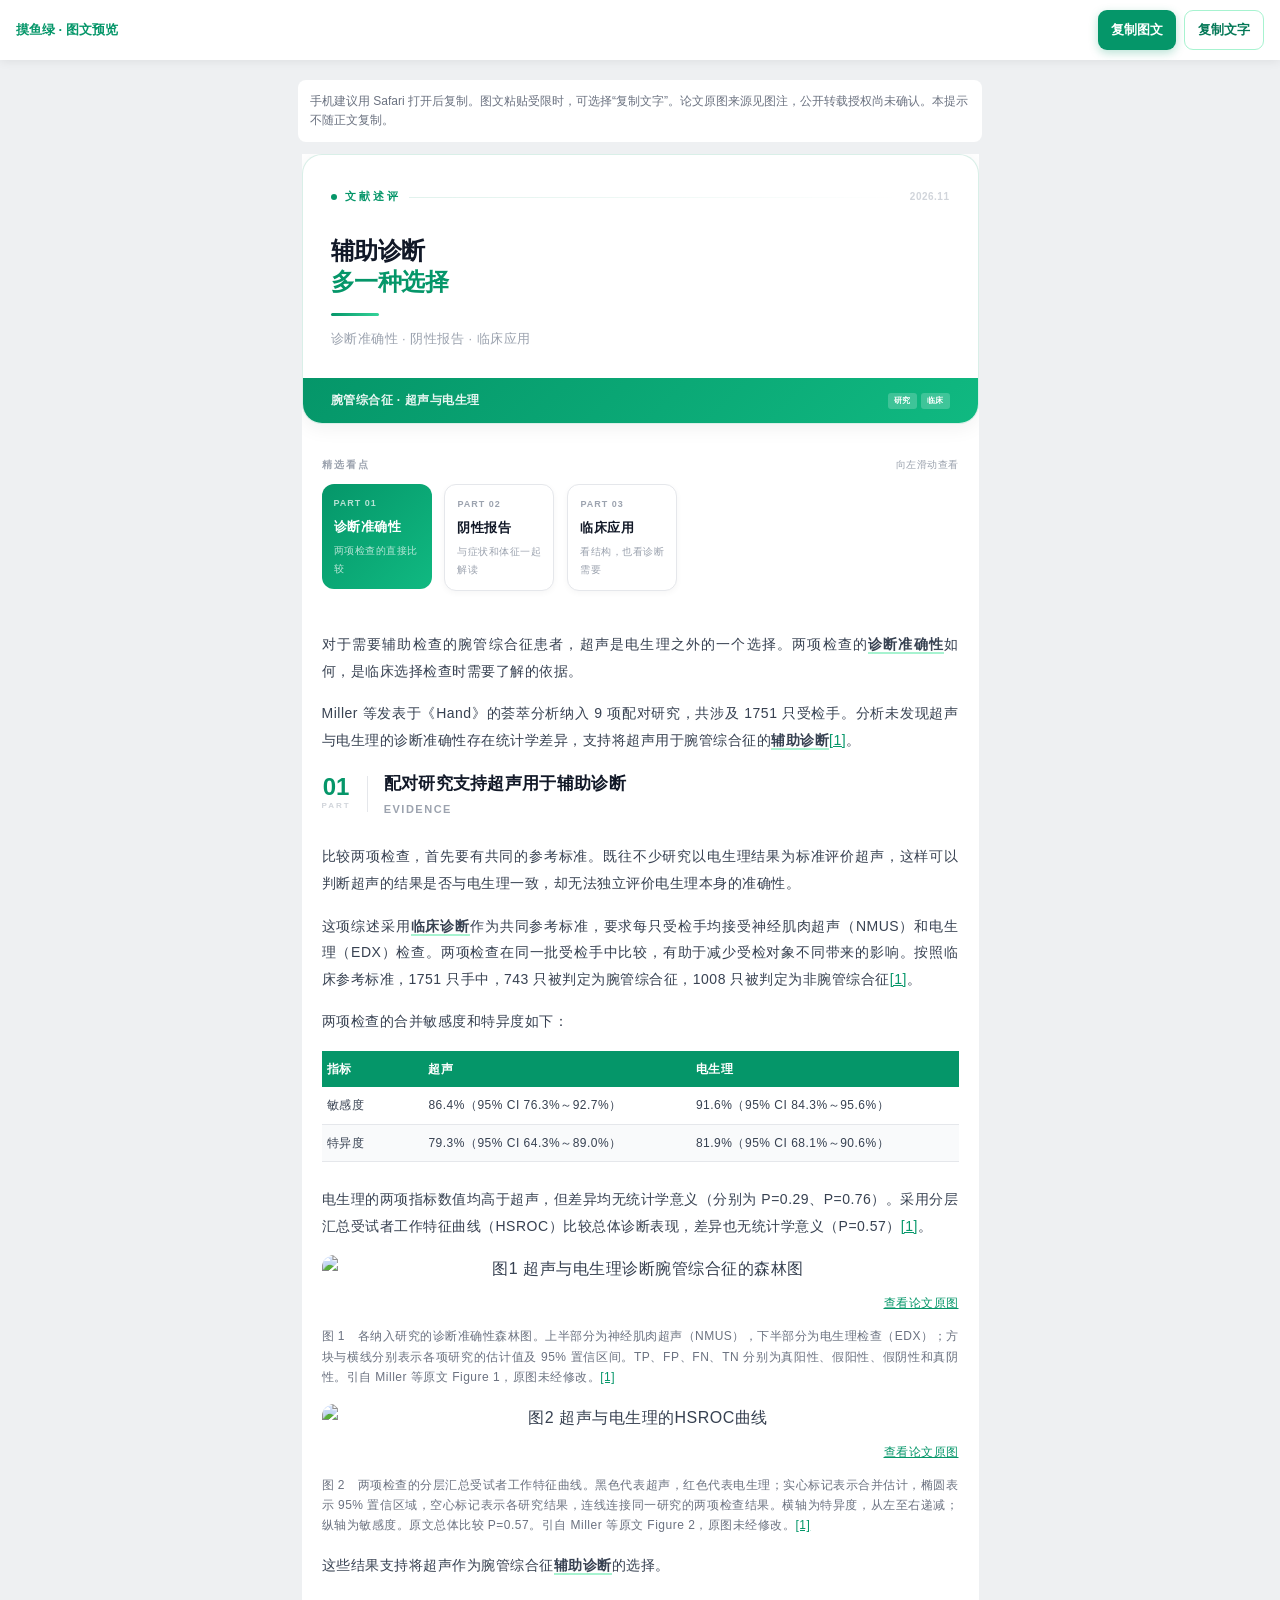
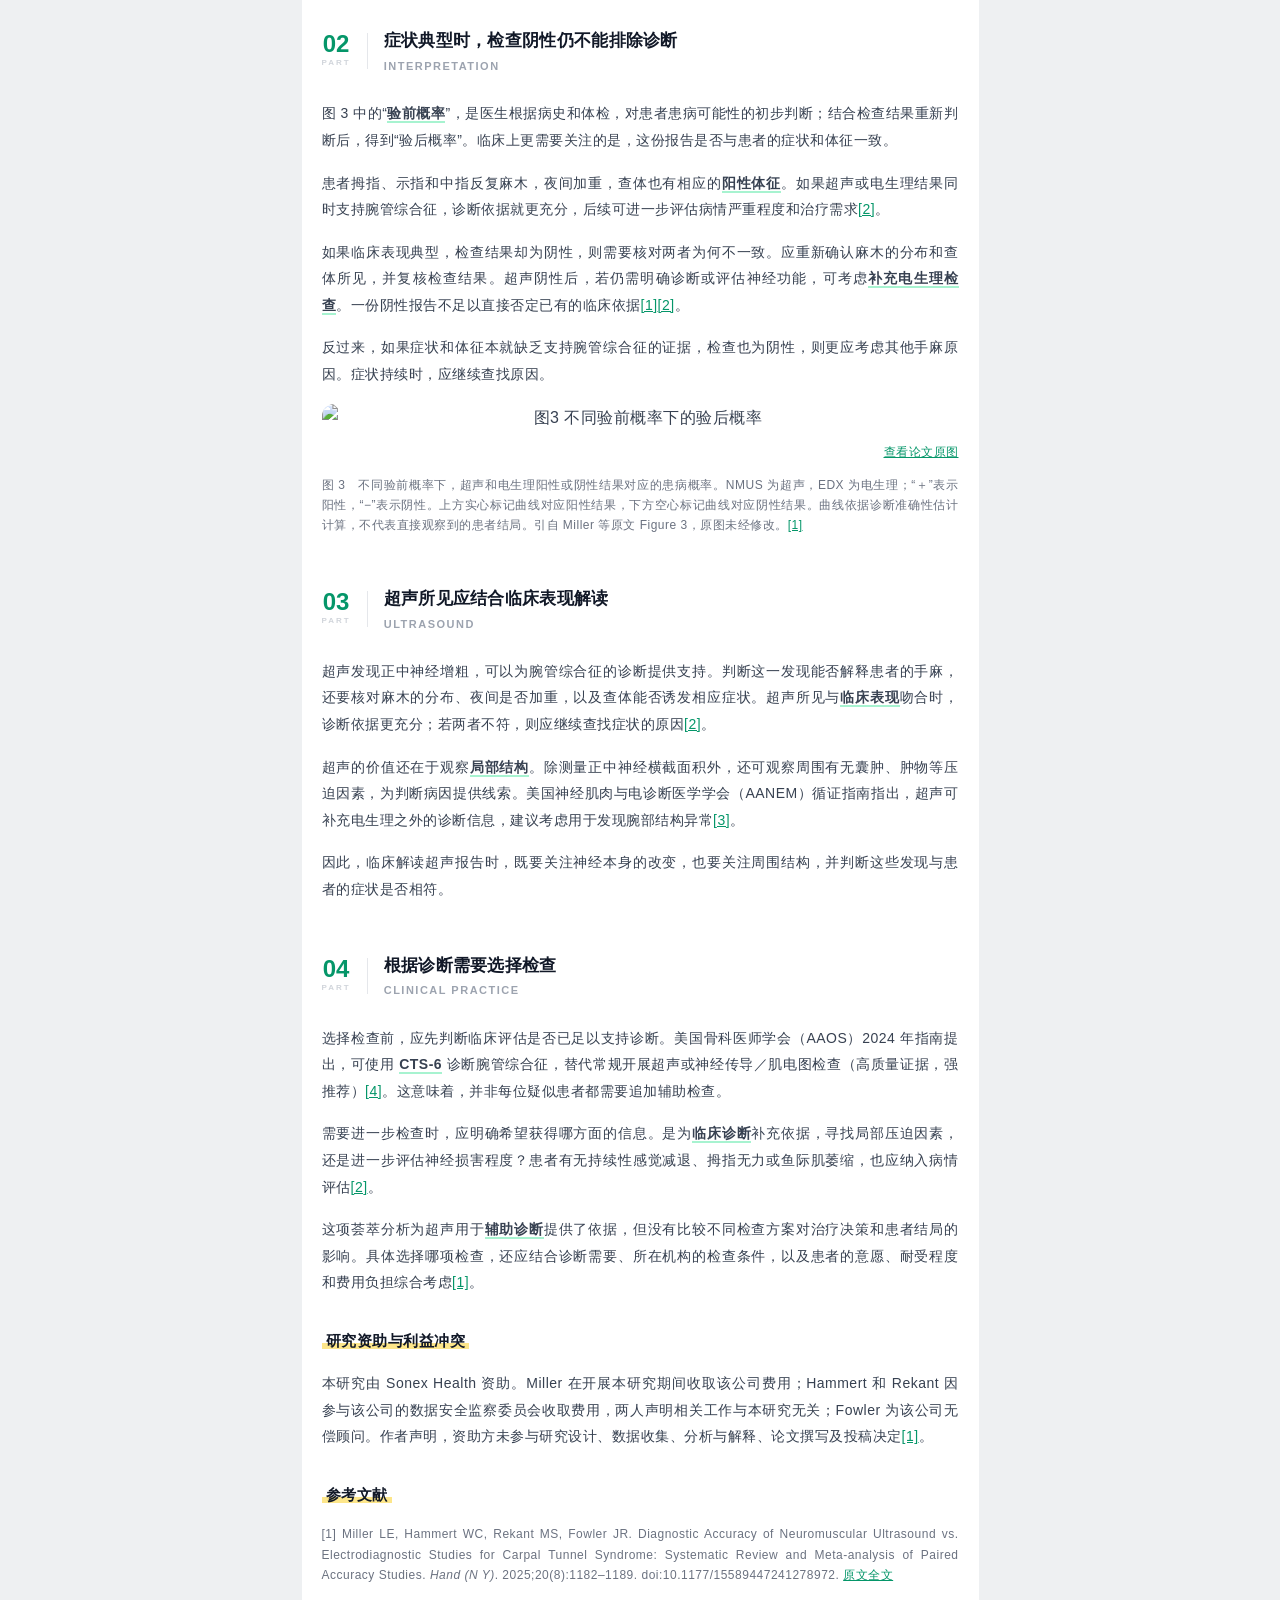
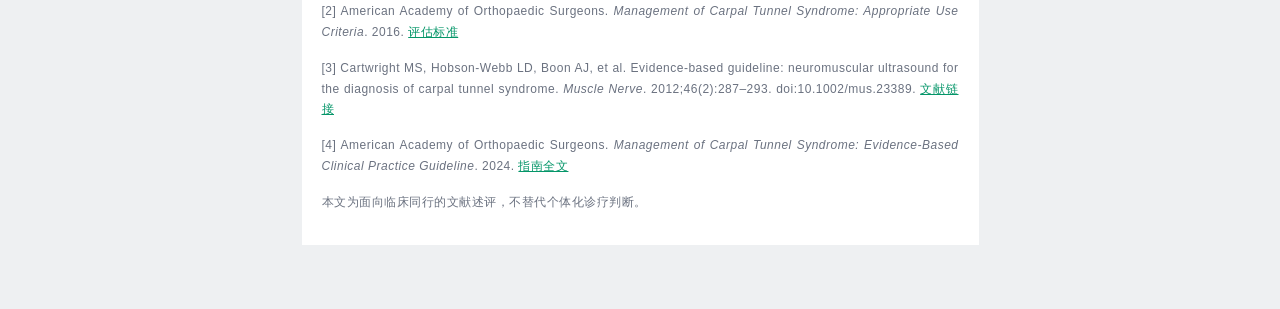
==== index.html @ e98a1bb7 "发布腕管综合征图文预览（摸鱼绿）" ====
<!DOCTYPE html>
<html lang="zh-CN">
<head>
<meta charset="UTF-8">
<meta name="viewport" content="width=device-width, initial-scale=1">
<title>超声诊断腕管综合征，准确性与电生理相当吗？｜摸鱼绿图文版</title>
<style>
  body{margin:0;background:#eef0f2;font-family:-apple-system,BlinkMacSystemFont,'PingFang SC','Hiragino Sans GB','Microsoft YaHei',sans-serif;-webkit-text-size-adjust:100%;}
  .gzh-toolbar{position:fixed;top:0;left:0;right:0;height:54px;background:#ffffff;box-shadow:0 1px 10px rgba(0,0,0,.08);display:flex;align-items:center;justify-content:space-between;padding:0 16px;z-index:99;}
  .gzh-hint{font-size:13px;color:#6b7280;line-height:1.4;}
  .gzh-hint b{color:#111827;}
  .gzh-copy{background:#059669;color:#fff;border:0;border-radius:9px;padding:10px 20px;font-size:14px;font-weight:700;cursor:pointer;box-shadow:0 3px 10px rgba(5,150,105,.28);white-space:nowrap;transition:transform .08s,background .15s;}
  .gzh-copy:hover{background:#047857;}
  .gzh-copy:active{transform:translateY(1px);}
  .gzh-toast{position:fixed;top:66px;left:50%;transform:translateX(-50%);background:#111827;color:#fff;padding:11px 20px;border-radius:10px;font-size:14px;font-weight:600;opacity:0;pointer-events:none;transition:opacity .25s;z-index:100;box-shadow:0 6px 20px rgba(0,0,0,.25);max-width:88vw;text-align:center;}
  .gzh-toast.show{opacity:1;}
  .gzh-stage{max-width:700px;margin:78px auto 64px;padding:0 8px;}
  @media(max-width:520px){.gzh-hint{max-width:150px;}}
</style>
<meta name="robots" content="noindex,nofollow">
<meta name="description" content="腕管综合征文献述评，摸鱼绿图文排版预览，支持手机阅读与复制。">
<link rel="stylesheet" href="./mobile.css">
</head>
<body>
<div class="gzh-toolbar">
  <span class="gzh-hint">摸鱼绿 · 图文预览</span>
  <div class="copy-actions">
    <button class="gzh-copy" id="gzhCopyBtn" type="button" onclick="copyArticle()">复制图文</button>
    <button class="plain-copy" id="gzhPlainBtn" type="button" onclick="copyPlainText()">复制文字</button>
  </div>
</div>
<div class="gzh-toast" id="gzhToast"></div>
<div class="gzh-stage">
  <p style="font-size:12px;line-height:1.6;color:#6B7280;margin:0 0 12px;padding:12px;background:#fff;border-radius:8px;">手机建议用 Safari 打开后复制。图文粘贴受限时，可选择“复制文字”。论文原图来源见图注，公开转载授权尚未确认。本提示不随正文复制。</p>
<div id="gzh-content">
<section style="max-width:677px;margin:0 auto;background:#ffffff;font-family:-apple-system,BlinkMacSystemFont,'PingFang SC','Hiragino Sans GB','Microsoft YaHei',sans-serif;color:#374151;line-height:1.75;letter-spacing:0.5px;overflow-x:hidden;">

<section style="margin:0 0 32px;background:#fff;border:1.5px solid rgba(5,150,105,0.15);border-radius:20px;overflow:hidden;box-shadow:0 4px 20px rgba(0,0,0,0.06);width:100%;box-sizing:border-box;">
  <section style="padding:32px 28px 28px;">
    <section style="display:flex;align-items:center;gap:8px;margin-bottom:28px;">
      <span style="width:6px;height:6px;background:#059669;border-radius:50%;"><span leaf=""><br></span></span>
      <span style="font-size:11px;font-weight:700;letter-spacing:3px;color:#059669;"><span leaf="">文献述评</span></span>
      <section style="flex:1;height:1px;overflow:hidden;background:linear-gradient(to right,rgba(5,150,105,0.12),transparent);"><span leaf=""><br></span></section>
      <span style="font-size:10px;color:#D1D5DB;font-weight:600;"><span leaf="">2026.11</span></span>
    </section>
    <section>
      <p style="font-size:24px;font-weight:900;color:#111827;margin:0;line-height:1.3;letter-spacing:-0.5px;">
        <span leaf="">辅助诊断</span>
        <span style="color:#059669;"><span leaf=""></span></span>
      </p>
      <p style="font-size:24px;font-weight:900;color:#059669;margin:0 0 16px;line-height:1.3;letter-spacing:-0.5px;">
        <span leaf="">多一种选择</span>
      </p>
      <section style="width:48px;height:3px;background:linear-gradient(to right,#059669,#34D399);border-radius:2px;margin-bottom:12px;">
        <span leaf=""><br></span>
      </section>
      <p style="font-size:13px;color:#9CA3AF;margin:0;line-height:1.7;letter-spacing:0.5px;">
        <span leaf="">诊断准确性 · 阴性报告 · 临床应用</span>
      </p>
    </section>
  </section>
  <section style="background:linear-gradient(135deg,#059669,#10B981);padding:12px 28px;display:flex;align-items:center;justify-content:space-between;">
    <p style="font-size:12px;color:rgba(255,255,255,0.9);margin:0;font-weight:600;letter-spacing:0.5px;">
      <span leaf="">腕管综合征 · 超声与电生理</span>
    </p>
    <section style="display:flex;gap:4px;">
      <span style="background:rgba(255,255,255,0.2);padding:1px 6px;border-radius:3px;font-size:8px;color:#fff;font-weight:600;"><span leaf="">研究</span></span>
      <span style="background:rgba(255,255,255,0.2);padding:1px 6px;border-radius:3px;font-size:8px;color:#fff;font-weight:600;"><span leaf="">临床</span></span>
    </section>
  </section>
</section>
<section style="margin:0 20px 32px;">
  <section style="display:flex;align-items:center;justify-content:space-between;margin-bottom:10px;">
    <p style="font-size:10px;color:#9CA3AF;margin:0;text-transform:uppercase;letter-spacing:2px;font-weight:600;">
      <span leaf="">精选看点</span>
    </p>
    <p style="font-size:10px;color:#9CA3AF;margin:0;">
      <span leaf="">向左滑动查看</span>
    </p>
  </section>
  <section style="overflow-x:scroll;-webkit-overflow-scrolling:touch;white-space:nowrap;padding-bottom:8px;">
    <section style="display:inline-block;white-space:normal;vertical-align:top;width:110px;background:linear-gradient(135deg,#059669,#10B981);border-radius:12px;padding:12px;margin-right:8px;">
      <p style="font-size:9px;font-weight:700;color:rgba(255,255,255,0.7);letter-spacing:1px;margin:0 0 5px;">
        <span leaf="">PART 01</span>
      </p>
      <p style="font-size:13px;font-weight:800;color:#fff;margin:0 0 3px;">
        <span leaf="">诊断准确性</span>
      </p>
      <p style="font-size:10px;color:rgba(255,255,255,0.7);margin:0;">
        <span leaf="">两项检查的直接比较</span>
      </p>
    </section>
<section style="display:inline-block;white-space:normal;vertical-align:top;width:110px;background:#fff;border:1px solid #E5E7EB;border-radius:12px;padding:12px;margin-right:8px;box-shadow:0 2px 6px rgba(0,0,0,0.04);">
      <p style="font-size:9px;font-weight:700;color:#9CA3AF;letter-spacing:1px;margin:0 0 5px;">
        <span leaf="">PART 02</span>
      </p>
      <p style="font-size:13px;font-weight:800;color:#111827;margin:0 0 3px;">
        <span leaf="">阴性报告</span>
      </p>
      <p style="font-size:10px;color:#9CA3AF;margin:0;">
        <span leaf="">与症状和体征一起解读</span>
      </p>
    </section>
<section style="display:inline-block;white-space:normal;vertical-align:top;width:110px;background:#fff;border:1px solid #E5E7EB;border-radius:12px;padding:12px;margin-right:8px;box-shadow:0 2px 6px rgba(0,0,0,0.04);">
      <p style="font-size:9px;font-weight:700;color:#9CA3AF;letter-spacing:1px;margin:0 0 5px;">
        <span leaf="">PART 03</span>
      </p>
      <p style="font-size:13px;font-weight:800;color:#111827;margin:0 0 3px;">
        <span leaf="">临床应用</span>
      </p>
      <p style="font-size:10px;color:#9CA3AF;margin:0;">
        <span leaf="">看结构，也看诊断需要</span>
      </p>
    </section>
</section>
</section>
<section style="padding:0 20px;">
<p style="margin-bottom:16px;font-size:14px;line-height:1.9;text-align:justify;">
  <span leaf=""><span leaf="">对于需要辅助检查的腕管综合征患者，超声是电生理之外的一个选择。两项检查的</span><span style="border-bottom:2px solid #A7F3D0;font-weight:600;"><span leaf="">诊断准确性</span></span><span leaf="">如何，是临床选择检查时需要了解的依据。</span></span>
</p>
<p style="margin-bottom:16px;font-size:14px;line-height:1.9;text-align:justify;">
  <span leaf=""><span leaf="">Miller 等发表于《Hand》的荟萃分析纳入 9 项配对研究，共涉及 1751 只受检手。分析未发现超声与电生理的诊断准确性存在统计学差异，支持将超声用于腕管综合征的</span><span style="border-bottom:2px solid #A7F3D0;font-weight:600;"><span leaf="">辅助诊断</span></span><a href="https://pmc.ncbi.nlm.nih.gov/articles/PMC11559833/" style="color:#059669;text-decoration:underline;overflow-wrap:anywhere;"><span leaf="">[1]</span></a><span leaf="">。</span></span>
</p>
</section>
<section style="margin-top:16px;margin-bottom:32px;padding:0 20px;">
  <section style="display:flex;align-items:center;gap:16px;margin-bottom:24px;">
    <section style="text-align:center;flex-shrink:0;">
      <p style="margin:0;font-size:24px;font-weight:900;color:#059669;line-height:1;letter-spacing:0px;">
        <span leaf="">01</span>
      </p>
      <p style="margin:0;font-size:8px;font-weight:700;color:#D1D5DB;letter-spacing:2px;">
        <span leaf="">PART</span>
      </p>
    </section>
    <span style="width:1px;height:36px;background:#E5E7EB;flex-shrink:0;"><span leaf=""><br></span></span>
    <section>
      <p style="margin:0 0 1px;font-size:17px;font-weight:900;color:#111827;letter-spacing:0.3px;">
        <span leaf="">配对研究支持超声用于辅助诊断</span>
      </p>
      <p style="margin:0;font-size:11px;font-weight:600;color:#9CA3AF;letter-spacing:1.5px;">
        <span leaf="">EVIDENCE</span>
      </p>
    </section>
  </section>


<p style="margin-bottom:16px;font-size:14px;line-height:1.9;text-align:justify;">
  <span leaf=""><span leaf="">比较两项检查，首先要有共同的参考标准。既往不少研究以电生理结果为标准评价超声，这样可以判断超声的结果是否与电生理一致，却无法独立评价电生理本身的准确性。</span></span>
</p>
<p style="margin-bottom:16px;font-size:14px;line-height:1.9;text-align:justify;">
  <span leaf=""><span leaf="">这项综述采用</span><span style="border-bottom:2px solid #A7F3D0;font-weight:600;"><span leaf="">临床诊断</span></span><span leaf="">作为共同参考标准，要求每只受检手均接受神经肌肉超声（NMUS）和电生理（EDX）检查。两项检查在同一批受检手中比较，有助于减少受检对象不同带来的影响。按照临床参考标准，1751 只手中，743 只被判定为腕管综合征，1008 只被判定为非腕管综合征</span><a href="https://pmc.ncbi.nlm.nih.gov/articles/PMC11559833/" style="color:#059669;text-decoration:underline;overflow-wrap:anywhere;"><span leaf="">[1]</span></a><span leaf="">。</span></span>
</p>
<p style="margin-bottom:16px;font-size:14px;line-height:1.9;text-align:justify;">
  <span leaf=""><span leaf="">两项检查的合并敏感度和特异度如下：</span></span>
</p>
<section style="margin-bottom:24px;overflow-x:auto;">
  <table style="width:100%;border-collapse:collapse;font-size:12px;table-layout:fixed;line-height:1.7;">
    <thead>
      <tr>
        <th style="width:16%;background:#059669;color:#fff;font-weight:700;padding:8px 5px;overflow-wrap:anywhere;vertical-align:top;text-align:left;"><span leaf="">指标</span></th>
        <th style="width:42%;background:#059669;color:#fff;font-weight:700;padding:8px 5px;overflow-wrap:anywhere;vertical-align:top;text-align:left;"><span leaf="">超声</span></th>
        <th style="width:42%;background:#059669;color:#fff;font-weight:700;padding:8px 5px;overflow-wrap:anywhere;vertical-align:top;text-align:left;"><span leaf="">电生理</span></th>
      </tr>
    </thead>
    <tbody>
      <tr>
        <td style="padding:8px 5px;overflow-wrap:anywhere;vertical-align:top;border-bottom:1px solid #E5E7EB;color:#374151;"><span leaf="">敏感度</span></td>
        <td style="padding:8px 5px;overflow-wrap:anywhere;vertical-align:top;border-bottom:1px solid #E5E7EB;color:#374151;"><span leaf="">86.4%（95% CI 76.3%～92.7%）</span></td>
        <td style="padding:8px 5px;overflow-wrap:anywhere;vertical-align:top;border-bottom:1px solid #E5E7EB;color:#374151;"><span leaf="">91.6%（95% CI 84.3%～95.6%）</span></td>
      </tr>
      <tr>
        <td style="padding:8px 5px;overflow-wrap:anywhere;vertical-align:top;border-bottom:1px solid #E5E7EB;color:#374151;background:#F9FAFB;"><span leaf="">特异度</span></td>
        <td style="padding:8px 5px;overflow-wrap:anywhere;vertical-align:top;border-bottom:1px solid #E5E7EB;color:#374151;background:#F9FAFB;"><span leaf="">79.3%（95% CI 64.3%～89.0%）</span></td>
        <td style="padding:8px 5px;overflow-wrap:anywhere;vertical-align:top;border-bottom:1px solid #E5E7EB;color:#374151;background:#F9FAFB;"><span leaf="">81.9%（95% CI 68.1%～90.6%）</span></td>
      </tr>
    </tbody>
  </table>
</section>
<p style="margin-bottom:16px;font-size:14px;line-height:1.9;text-align:justify;">
  <span leaf=""><span leaf="">电生理的两项指标数值均高于超声，但差异均无统计学意义（分别为 P=0.29、P=0.76）。采用分层汇总受试者工作特征曲线（HSROC）比较总体诊断表现，差异也无统计学意义（P=0.57）</span><a href="https://pmc.ncbi.nlm.nih.gov/articles/PMC11559833/" style="color:#059669;text-decoration:underline;overflow-wrap:anywhere;"><span leaf="">[1]</span></a><span leaf="">。</span></span>
</p>
<section style="text-align:center;margin-bottom:10px;border-radius:12px;overflow:hidden;">
<span leaf=""><img alt="图1 超声与电生理诊断腕管综合征的森林图" src="./assets/figure-1.jpg" style="max-width:100%;height:auto;display:block;margin:0 auto;"></span>
</section>
<p style="font-size:12px;color:#6B7280;text-align:right;margin:0 0 10px;"><a href="./assets/figure-1.jpg" style="color:#059669;text-decoration:underline;"><span leaf="">查看论文原图</span></a></p>
<p style="margin-bottom:16px;font-size:12px;line-height:1.7;text-align:justify;color:#6B7280;overflow-wrap:anywhere;">
  <span leaf=""><span leaf="">图 1　各纳入研究的诊断准确性森林图。上半部分为神经肌肉超声（NMUS），下半部分为电生理检查（EDX）；方块与横线分别表示各项研究的估计值及 95% 置信区间。TP、FP、FN、TN 分别为真阳性、假阳性、假阴性和真阴性。引自 Miller 等原文 Figure 1，原图未经修改。</span><a href="https://pmc.ncbi.nlm.nih.gov/articles/PMC11559833/" style="color:#059669;text-decoration:underline;overflow-wrap:anywhere;"><span leaf="">[1]</span></a></span>
</p>
<section style="text-align:center;margin-bottom:10px;border-radius:12px;overflow:hidden;">
<span leaf=""><img alt="图2 超声与电生理的HSROC曲线" src="./assets/figure-2.jpg" style="max-width:100%;height:auto;display:block;margin:0 auto;"></span>
</section>
<p style="font-size:12px;color:#6B7280;text-align:right;margin:0 0 10px;"><a href="./assets/figure-2.jpg" style="color:#059669;text-decoration:underline;"><span leaf="">查看论文原图</span></a></p>
<p style="margin-bottom:16px;font-size:12px;line-height:1.7;text-align:justify;color:#6B7280;overflow-wrap:anywhere;">
  <span leaf=""><span leaf="">图 2　两项检查的分层汇总受试者工作特征曲线。黑色代表超声，红色代表电生理；实心标记表示合并估计，椭圆表示 95% 置信区域，空心标记表示各研究结果，连线连接同一研究的两项检查结果。横轴为特异度，从左至右递减；纵轴为敏感度。原文总体比较 P=0.57。引自 Miller 等原文 Figure 2，原图未经修改。</span><a href="https://pmc.ncbi.nlm.nih.gov/articles/PMC11559833/" style="color:#059669;text-decoration:underline;overflow-wrap:anywhere;"><span leaf="">[1]</span></a></span>
</p>
<p style="margin-bottom:16px;font-size:14px;line-height:1.9;text-align:justify;">
  <span leaf=""><span leaf="">这些结果支持将超声作为腕管综合征</span><span style="border-bottom:2px solid #A7F3D0;font-weight:600;"><span leaf="">辅助诊断</span></span><span leaf="">的选择。</span></span>
</p>
</section>
<section style="margin-top:48px;margin-bottom:32px;padding:0 20px;">
  <section style="display:flex;align-items:center;gap:16px;margin-bottom:24px;">
    <section style="text-align:center;flex-shrink:0;">
      <p style="margin:0;font-size:24px;font-weight:900;color:#059669;line-height:1;letter-spacing:0px;">
        <span leaf="">02</span>
      </p>
      <p style="margin:0;font-size:8px;font-weight:700;color:#D1D5DB;letter-spacing:2px;">
        <span leaf="">PART</span>
      </p>
    </section>
    <span style="width:1px;height:36px;background:#E5E7EB;flex-shrink:0;"><span leaf=""><br></span></span>
    <section>
      <p style="margin:0 0 1px;font-size:17px;font-weight:900;color:#111827;letter-spacing:0.3px;">
        <span leaf="">症状典型时，检查阴性仍不能排除诊断</span>
      </p>
      <p style="margin:0;font-size:11px;font-weight:600;color:#9CA3AF;letter-spacing:1.5px;">
        <span leaf="">INTERPRETATION</span>
      </p>
    </section>
  </section>


<p style="margin-bottom:16px;font-size:14px;line-height:1.9;text-align:justify;">
  <span leaf=""><span leaf="">图 3 中的“</span><span style="border-bottom:2px solid #A7F3D0;font-weight:600;"><span leaf="">验前概率</span></span><span leaf="">”，是医生根据病史和体检，对患者患病可能性的初步判断；结合检查结果重新判断后，得到“验后概率”。临床上更需要关注的是，这份报告是否与患者的症状和体征一致。</span></span>
</p>
<p style="margin-bottom:16px;font-size:14px;line-height:1.9;text-align:justify;">
  <span leaf=""><span leaf="">患者拇指、示指和中指反复麻木，夜间加重，查体也有相应的</span><span style="border-bottom:2px solid #A7F3D0;font-weight:600;"><span leaf="">阳性体征</span></span><span leaf="">。如果超声或电生理结果同时支持腕管综合征，诊断依据就更充分，后续可进一步评估病情严重程度和治疗需求</span><a href="https://www.aaos.org/ctsauc" style="color:#059669;text-decoration:underline;overflow-wrap:anywhere;"><span leaf="">[2]</span></a><span leaf="">。</span></span>
</p>
<p style="margin-bottom:16px;font-size:14px;line-height:1.9;text-align:justify;">
  <span leaf=""><span leaf="">如果临床表现典型，检查结果却为阴性，则需要核对两者为何不一致。应重新确认麻木的分布和查体所见，并复核检查结果。超声阴性后，若仍需明确诊断或评估神经功能，可考虑</span><span style="border-bottom:2px solid #A7F3D0;font-weight:600;"><span leaf="">补充电生理检查</span></span><span leaf="">。一份阴性报告不足以直接否定已有的临床依据</span><a href="https://pmc.ncbi.nlm.nih.gov/articles/PMC11559833/" style="color:#059669;text-decoration:underline;overflow-wrap:anywhere;"><span leaf="">[1]</span></a><a href="https://www.aaos.org/ctsauc" style="color:#059669;text-decoration:underline;overflow-wrap:anywhere;"><span leaf="">[2]</span></a><span leaf="">。</span></span>
</p>
<p style="margin-bottom:16px;font-size:14px;line-height:1.9;text-align:justify;">
  <span leaf=""><span leaf="">反过来，如果症状和体征本就缺乏支持腕管综合征的证据，检查也为阴性，则更应考虑其他手麻原因。症状持续时，应继续查找原因。</span></span>
</p>
<section style="text-align:center;margin-bottom:10px;border-radius:12px;overflow:hidden;">
<span leaf=""><img alt="图3 不同验前概率下的验后概率" src="./assets/figure-3.jpg" style="max-width:100%;height:auto;display:block;margin:0 auto;"></span>
</section>
<p style="font-size:12px;color:#6B7280;text-align:right;margin:0 0 10px;"><a href="./assets/figure-3.jpg" style="color:#059669;text-decoration:underline;"><span leaf="">查看论文原图</span></a></p>
<p style="margin-bottom:16px;font-size:12px;line-height:1.7;text-align:justify;color:#6B7280;overflow-wrap:anywhere;">
  <span leaf=""><span leaf="">图 3　不同验前概率下，超声和电生理阳性或阴性结果对应的患病概率。NMUS 为超声，EDX 为电生理；“＋”表示阳性，“−”表示阴性。上方实心标记曲线对应阳性结果，下方空心标记曲线对应阴性结果。曲线依据诊断准确性估计计算，不代表直接观察到的患者结局。引自 Miller 等原文 Figure 3，原图未经修改。</span><a href="https://pmc.ncbi.nlm.nih.gov/articles/PMC11559833/" style="color:#059669;text-decoration:underline;overflow-wrap:anywhere;"><span leaf="">[1]</span></a></span>
</p>
</section>
<section style="margin-top:48px;margin-bottom:32px;padding:0 20px;">
  <section style="display:flex;align-items:center;gap:16px;margin-bottom:24px;">
    <section style="text-align:center;flex-shrink:0;">
      <p style="margin:0;font-size:24px;font-weight:900;color:#059669;line-height:1;letter-spacing:0px;">
        <span leaf="">03</span>
      </p>
      <p style="margin:0;font-size:8px;font-weight:700;color:#D1D5DB;letter-spacing:2px;">
        <span leaf="">PART</span>
      </p>
    </section>
    <span style="width:1px;height:36px;background:#E5E7EB;flex-shrink:0;"><span leaf=""><br></span></span>
    <section>
      <p style="margin:0 0 1px;font-size:17px;font-weight:900;color:#111827;letter-spacing:0.3px;">
        <span leaf="">超声所见应结合临床表现解读</span>
      </p>
      <p style="margin:0;font-size:11px;font-weight:600;color:#9CA3AF;letter-spacing:1.5px;">
        <span leaf="">ULTRASOUND</span>
      </p>
    </section>
  </section>


<p style="margin-bottom:16px;font-size:14px;line-height:1.9;text-align:justify;">
  <span leaf=""><span leaf="">超声发现正中神经增粗，可以为腕管综合征的诊断提供支持。判断这一发现能否解释患者的手麻，还要核对麻木的分布、夜间是否加重，以及查体能否诱发相应症状。超声所见与</span><span style="border-bottom:2px solid #A7F3D0;font-weight:600;"><span leaf="">临床表现</span></span><span leaf="">吻合时，诊断依据更充分；若两者不符，则应继续查找症状的原因</span><a href="https://www.aaos.org/ctsauc" style="color:#059669;text-decoration:underline;overflow-wrap:anywhere;"><span leaf="">[2]</span></a><span leaf="">。</span></span>
</p>
<p style="margin-bottom:16px;font-size:14px;line-height:1.9;text-align:justify;">
  <span leaf=""><span leaf="">超声的价值还在于观察</span><span style="border-bottom:2px solid #A7F3D0;font-weight:600;"><span leaf="">局部结构</span></span><span leaf="">。除测量正中神经横截面积外，还可观察周围有无囊肿、肿物等压迫因素，为判断病因提供线索。美国神经肌肉与电诊断医学学会（AANEM）循证指南指出，超声可补充电生理之外的诊断信息，建议考虑用于发现腕部结构异常</span><a href="https://doi.org/10.1002/mus.23389" style="color:#059669;text-decoration:underline;overflow-wrap:anywhere;"><span leaf="">[3]</span></a><span leaf="">。</span></span>
</p>
<p style="margin-bottom:16px;font-size:14px;line-height:1.9;text-align:justify;">
  <span leaf=""><span leaf="">因此，临床解读超声报告时，既要关注神经本身的改变，也要关注周围结构，并判断这些发现与患者的症状是否相符。</span></span>
</p>
</section>
<section style="margin-top:48px;margin-bottom:32px;padding:0 20px;">
  <section style="display:flex;align-items:center;gap:16px;margin-bottom:24px;">
    <section style="text-align:center;flex-shrink:0;">
      <p style="margin:0;font-size:24px;font-weight:900;color:#059669;line-height:1;letter-spacing:0px;">
        <span leaf="">04</span>
      </p>
      <p style="margin:0;font-size:8px;font-weight:700;color:#D1D5DB;letter-spacing:2px;">
        <span leaf="">PART</span>
      </p>
    </section>
    <span style="width:1px;height:36px;background:#E5E7EB;flex-shrink:0;"><span leaf=""><br></span></span>
    <section>
      <p style="margin:0 0 1px;font-size:17px;font-weight:900;color:#111827;letter-spacing:0.3px;">
        <span leaf="">根据诊断需要选择检查</span>
      </p>
      <p style="margin:0;font-size:11px;font-weight:600;color:#9CA3AF;letter-spacing:1.5px;">
        <span leaf="">CLINICAL PRACTICE</span>
      </p>
    </section>
  </section>


<p style="margin-bottom:16px;font-size:14px;line-height:1.9;text-align:justify;">
  <span leaf=""><span leaf="">选择检查前，应先判断临床评估是否已足以支持诊断。美国骨科医师学会（AAOS）2024 年指南提出，可使用 </span><span style="border-bottom:2px solid #A7F3D0;font-weight:600;"><span leaf="">CTS-6</span></span><span leaf=""> 诊断腕管综合征，替代常规开展超声或神经传导／肌电图检查（高质量证据，强推荐）</span><a href="https://www.aaos.org/globalassets/quality-and-practice-resources/carpal-tunnel/carpal-tunnel-2024/cts-cpg.pdf" style="color:#059669;text-decoration:underline;overflow-wrap:anywhere;"><span leaf="">[4]</span></a><span leaf="">。这意味着，并非每位疑似患者都需要追加辅助检查。</span></span>
</p>
<p style="margin-bottom:16px;font-size:14px;line-height:1.9;text-align:justify;">
  <span leaf=""><span leaf="">需要进一步检查时，应明确希望获得哪方面的信息。是为</span><span style="border-bottom:2px solid #A7F3D0;font-weight:600;"><span leaf="">临床诊断</span></span><span leaf="">补充依据，寻找局部压迫因素，还是进一步评估神经损害程度？患者有无持续性感觉减退、拇指无力或鱼际肌萎缩，也应纳入病情评估</span><a href="https://www.aaos.org/ctsauc" style="color:#059669;text-decoration:underline;overflow-wrap:anywhere;"><span leaf="">[2]</span></a><span leaf="">。</span></span>
</p>
<p style="margin-bottom:16px;font-size:14px;line-height:1.9;text-align:justify;">
  <span leaf=""><span leaf="">这项荟萃分析为超声用于</span><span style="border-bottom:2px solid #A7F3D0;font-weight:600;"><span leaf="">辅助诊断</span></span><span leaf="">提供了依据，但没有比较不同检查方案对治疗决策和患者结局的影响。具体选择哪项检查，还应结合诊断需要、所在机构的检查条件，以及患者的意愿、耐受程度和费用负担综合考虑</span><a href="https://pmc.ncbi.nlm.nih.gov/articles/PMC11559833/" style="color:#059669;text-decoration:underline;overflow-wrap:anywhere;"><span leaf="">[1]</span></a><span leaf="">。</span></span>
</p>
<p style="font-size:15px;font-weight:900;color:#111827;margin-top:32px;margin-bottom:16px;">
  <span style="background:linear-gradient(180deg,transparent 65%,#FDE68A 65%);padding:0 4px;"><span leaf="">研究资助与利益冲突</span></span>
</p>
<p style="margin-bottom:16px;font-size:14px;line-height:1.9;text-align:justify;">
  <span leaf=""><span leaf="">本研究由 Sonex Health 资助。Miller 在开展本研究期间收取该公司费用；Hammert 和 Rekant 因参与该公司的数据安全监察委员会收取费用，两人声明相关工作与本研究无关；Fowler 为该公司无偿顾问。作者声明，资助方未参与研究设计、数据收集、分析与解释、论文撰写及投稿决定</span><a href="https://pmc.ncbi.nlm.nih.gov/articles/PMC11559833/" style="color:#059669;text-decoration:underline;overflow-wrap:anywhere;"><span leaf="">[1]</span></a><span leaf="">。</span></span>
</p>
<p style="font-size:15px;font-weight:900;color:#111827;margin-top:32px;margin-bottom:16px;">
  <span style="background:linear-gradient(180deg,transparent 65%,#FDE68A 65%);padding:0 4px;"><span leaf="">参考文献</span></span>
</p>
<p style="margin-bottom:16px;font-size:12px;line-height:1.7;text-align:justify;color:#6B7280;overflow-wrap:anywhere;">
  <span leaf=""><span leaf="">[1] Miller LE, Hammert WC, Rekant MS, Fowler JR. Diagnostic Accuracy of Neuromuscular Ultrasound vs. Electrodiagnostic Studies for Carpal Tunnel Syndrome: Systematic Review and Meta-analysis of Paired Accuracy Studies. </span><em><span leaf="">Hand (N Y)</span></em><span leaf="">. 2025;20(8):1182–1189. doi:10.1177/15589447241278972. </span><a href="https://pmc.ncbi.nlm.nih.gov/articles/PMC11559833/" style="color:#059669;text-decoration:underline;overflow-wrap:anywhere;"><span leaf="">原文全文</span></a></span>
</p>
<p style="margin-bottom:16px;font-size:12px;line-height:1.7;text-align:justify;color:#6B7280;overflow-wrap:anywhere;">
  <span leaf=""><span leaf="">[2] American Academy of Orthopaedic Surgeons. </span><em><span leaf="">Management of Carpal Tunnel Syndrome: Appropriate Use Criteria</span></em><span leaf="">. 2016. </span><a href="https://www.aaos.org/ctsauc" style="color:#059669;text-decoration:underline;overflow-wrap:anywhere;"><span leaf="">评估标准</span></a></span>
</p>
<p style="margin-bottom:16px;font-size:12px;line-height:1.7;text-align:justify;color:#6B7280;overflow-wrap:anywhere;">
  <span leaf=""><span leaf="">[3] Cartwright MS, Hobson-Webb LD, Boon AJ, et al. Evidence-based guideline: neuromuscular ultrasound for the diagnosis of carpal tunnel syndrome. </span><em><span leaf="">Muscle Nerve</span></em><span leaf="">. 2012;46(2):287–293. doi:10.1002/mus.23389. </span><a href="https://doi.org/10.1002/mus.23389" style="color:#059669;text-decoration:underline;overflow-wrap:anywhere;"><span leaf="">文献链接</span></a></span>
</p>
<p style="margin-bottom:16px;font-size:12px;line-height:1.7;text-align:justify;color:#6B7280;overflow-wrap:anywhere;">
  <span leaf=""><span leaf="">[4] American Academy of Orthopaedic Surgeons. </span><em><span leaf="">Management of Carpal Tunnel Syndrome: Evidence-Based Clinical Practice Guideline</span></em><span leaf="">. 2024. </span><a href="https://www.aaos.org/globalassets/quality-and-practice-resources/carpal-tunnel/carpal-tunnel-2024/cts-cpg.pdf" style="color:#059669;text-decoration:underline;overflow-wrap:anywhere;"><span leaf="">指南全文</span></a></span>
</p>
<p style="margin-bottom:16px;font-size:12px;line-height:1.7;text-align:justify;color:#6B7280;overflow-wrap:anywhere;">
  <span leaf=""><span leaf="">本文为面向临床同行的文献述评，不替代个体化诊疗判断。</span></span>
</p>
</section>

</section>
  </div>
</div>

<dialog id="manualCopy" aria-labelledby="manualTitle">
  <h2 id="manualTitle">手动复制文字</h2>
  <p>长按下方文字，选择全选后复制。此方式只保留文字。</p>
  <textarea id="manualText" readonly aria-label="文章纯文字"></textarea>
  <div class="manual-actions"><button type="button" onclick="selectManualText()">全选文字</button><button type="button" onclick="closeManualCopy()">关闭</button></div>
  <a href="./article.txt" download="腕管综合征正文.txt">下载纯文字文件</a>
</dialog>
<script src="./copy.js"></script>
</body>
</html>
---- mobile.css ----
*{box-sizing:border-box}
.gzh-toolbar{gap:12px;height:60px;padding:10px 16px}
.gzh-hint{max-width:none;font-size:13px;color:#059669;font-weight:600}
.copy-actions{display:flex;gap:8px;flex-shrink:0}
.gzh-copy,.plain-copy{font:600 13px -apple-system,BlinkMacSystemFont,"PingFang SC",sans-serif;padding:10px 13px;border-radius:9px;white-space:nowrap}
.plain-copy{background:#fff;color:#047857;border:1px solid #A7F3D0;cursor:pointer}
.gzh-stage{margin-top:80px}
.gzh-toast{font-size:13px;line-height:1.6;width:max-content;max-width:88vw;white-space:normal}
dialog{width:min(94vw,640px);border:1px solid #A7F3D0;border-radius:16px;padding:20px;color:#374151;box-shadow:0 12px 60px #11182733}
dialog::backdrop{background:#11182766}
dialog h2{font-size:18px;margin:0 0 10px;color:#047857}
dialog p,dialog a{font-size:13px;line-height:1.7}
dialog a{color:#059669}
dialog textarea{width:100%;height:46vh;font-size:16px;line-height:1.8;padding:12px;border:1px solid #D1D5DB;border-radius:8px;font-family:inherit}
.manual-actions{display:flex;gap:10px;margin:14px 0}
.manual-actions button{border:1px solid #A7F3D0;background:#ECFDF5;color:#047857;border-radius:8px;padding:9px 14px;font-size:14px}
@media(max-width:420px){.gzh-toolbar{padding:8px 10px;gap:6px}.gzh-hint{font-size:11px}.copy-actions{gap:6px}.gzh-copy,.plain-copy{padding:10px;font-size:12px}.gzh-stage{padding:0 5px}}
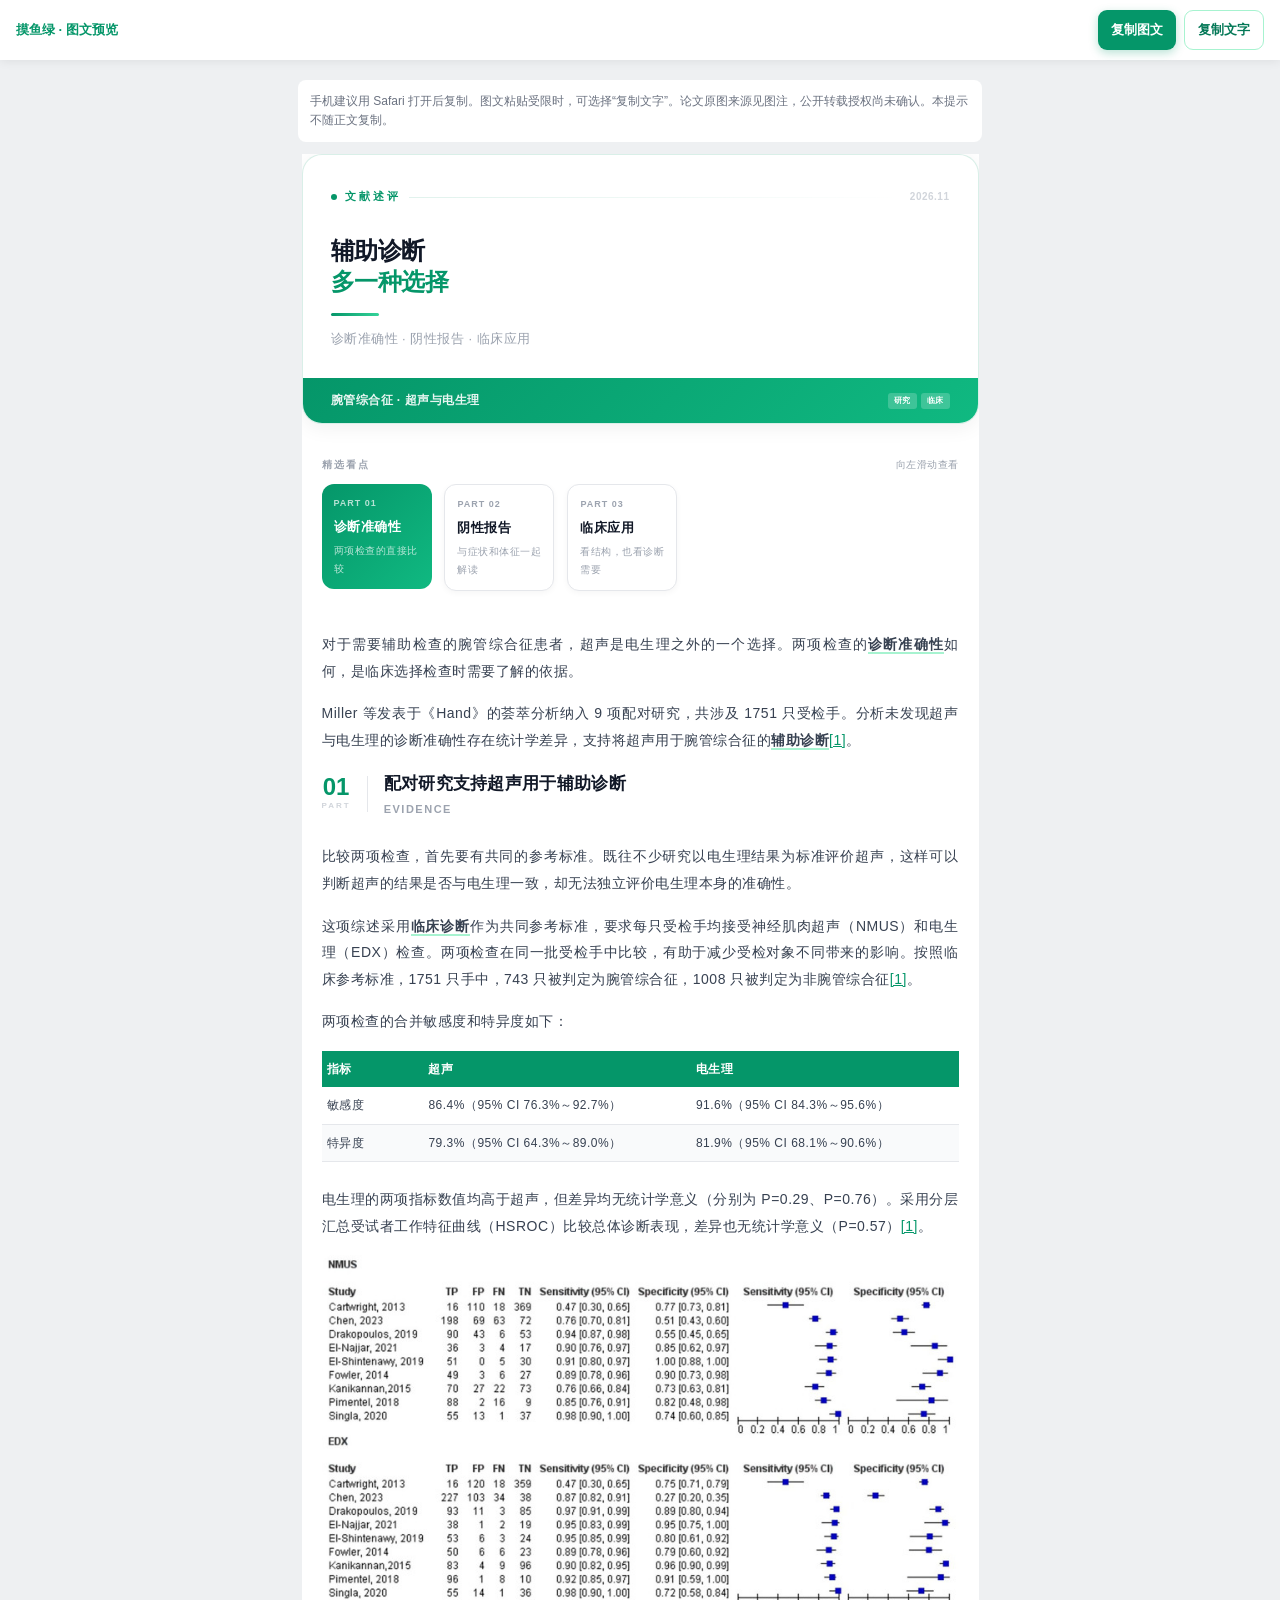
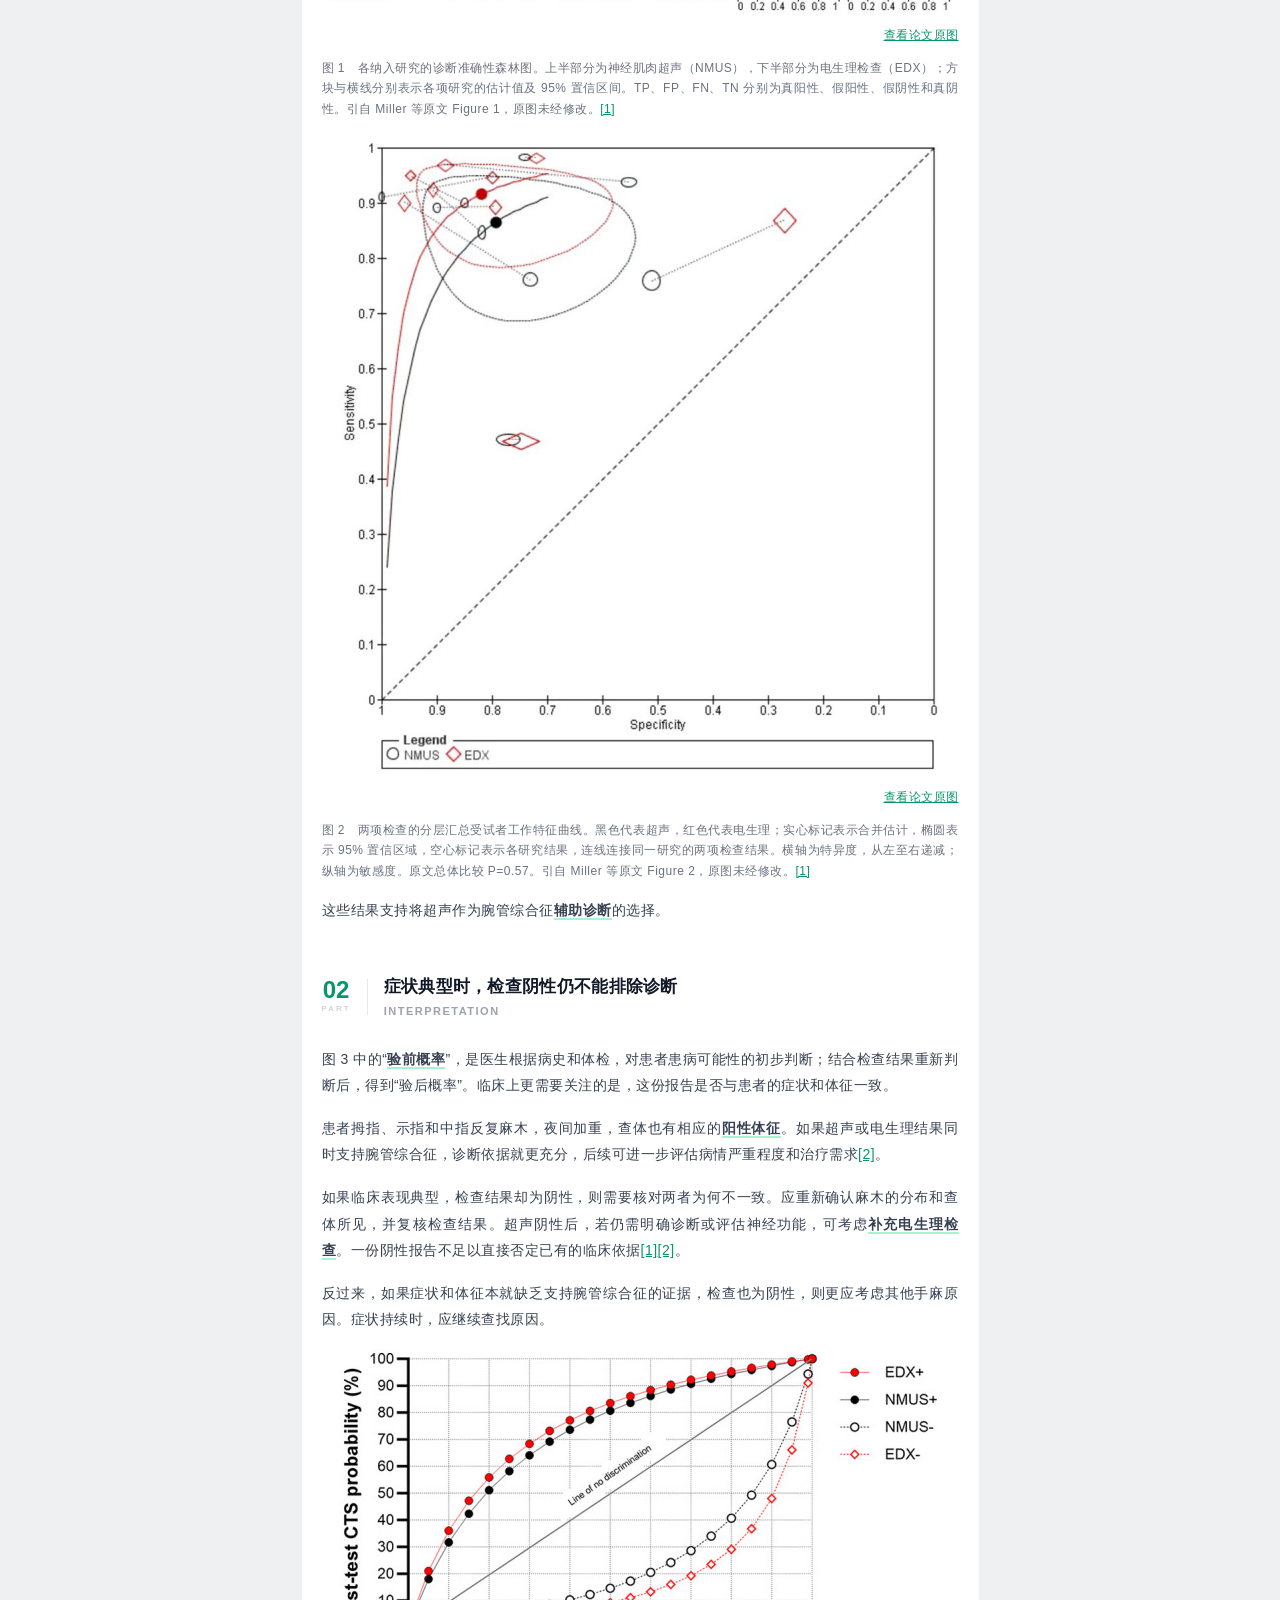
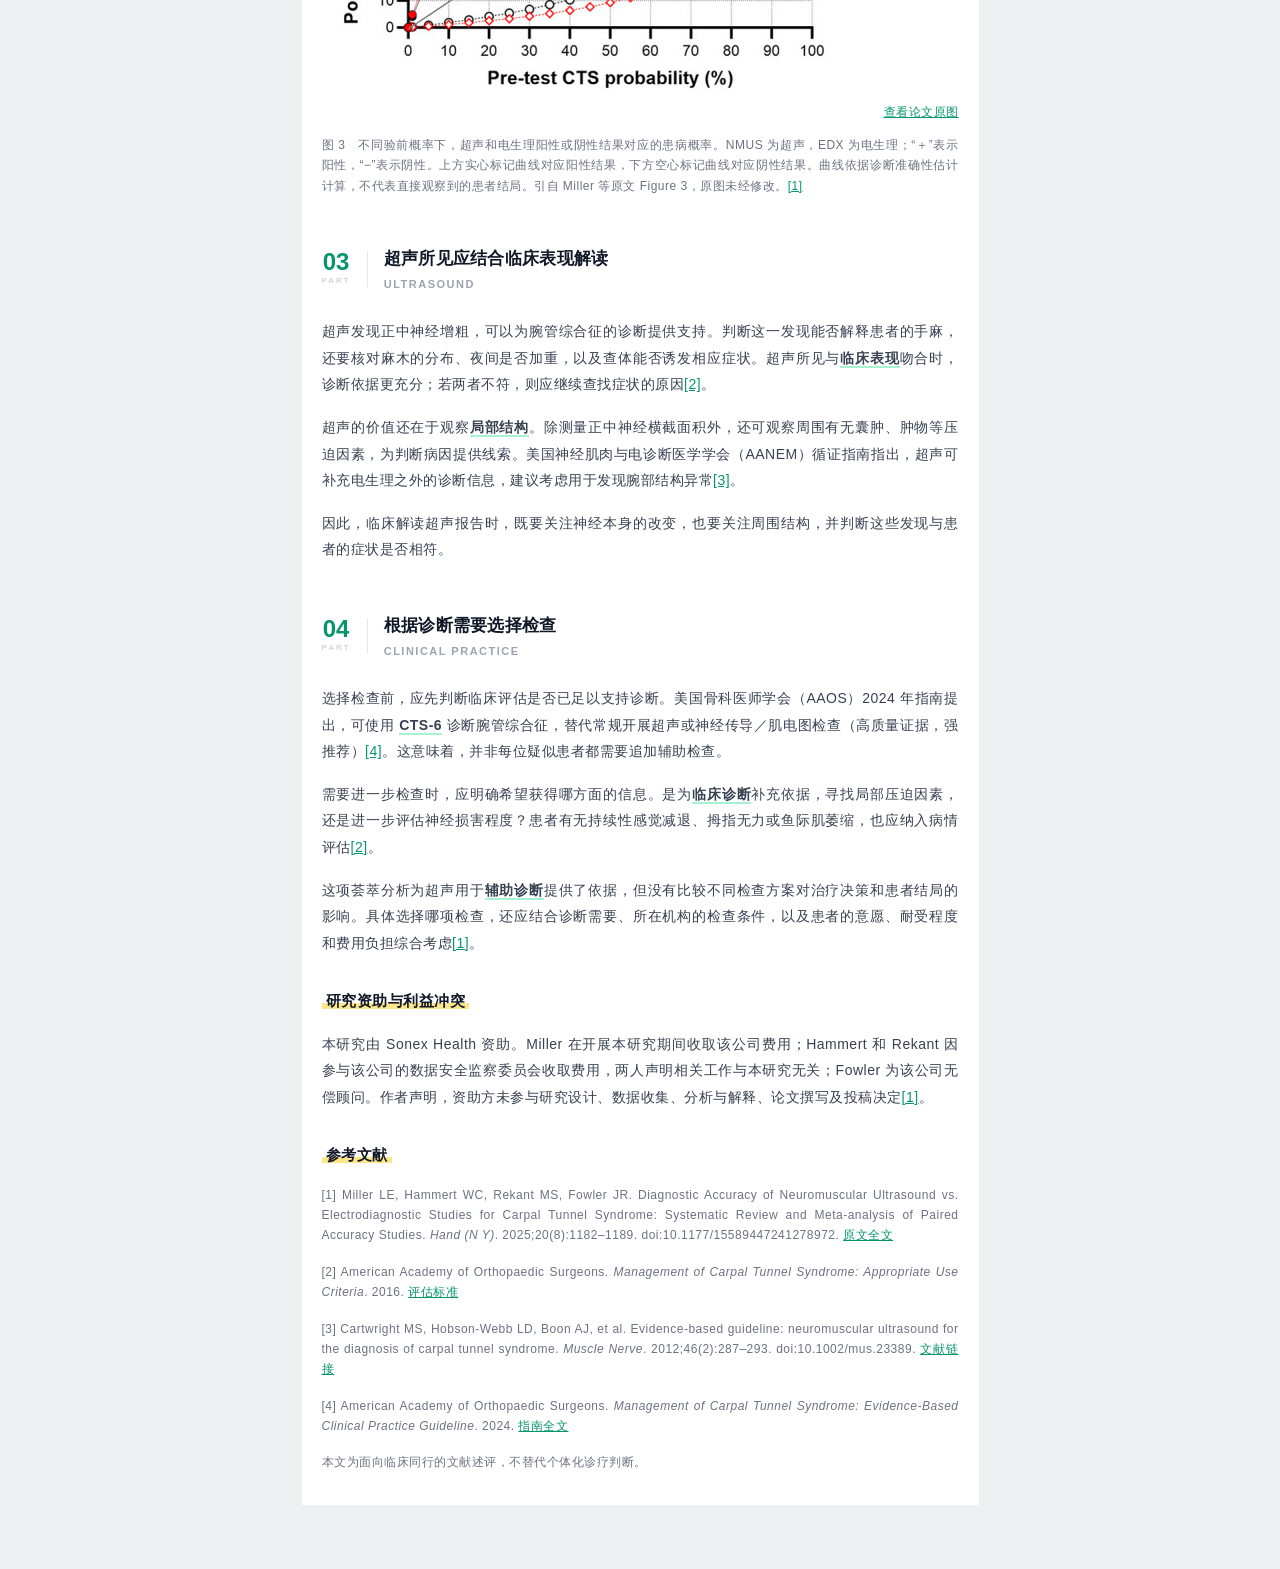
==== commit 928ad5e0: "嵌入三张论文原图，完善手机图文预览" ====
--- a/index.html
+++ b/index.html
@@ -19,7 +19,27 @@
 </style>
 <meta name="robots" content="noindex,nofollow">
 <meta name="description" content="腕管综合征文献述评，摸鱼绿图文排版预览，支持手机阅读与复制。">
-<link rel="stylesheet" href="./mobile.css">
+<style>
+
+*{box-sizing:border-box}
+.gzh-toolbar{gap:12px;height:60px;padding:10px 16px}
+.gzh-hint{max-width:none;font-size:13px;color:#059669;font-weight:600}
+.copy-actions{display:flex;gap:8px;flex-shrink:0}
+.gzh-copy,.plain-copy{font:600 13px -apple-system,BlinkMacSystemFont,"PingFang SC",sans-serif;padding:10px 13px;border-radius:9px;white-space:nowrap}
+.plain-copy{background:#fff;color:#047857;border:1px solid #A7F3D0;cursor:pointer}
+.gzh-stage{margin-top:80px}
+.gzh-toast{font-size:13px;line-height:1.6;width:max-content;max-width:88vw;white-space:normal}
+dialog{width:min(94vw,640px);border:1px solid #A7F3D0;border-radius:16px;padding:20px;color:#374151;box-shadow:0 12px 60px #11182733}
+dialog::backdrop{background:#11182766}
+dialog h2{font-size:18px;margin:0 0 10px;color:#047857}
+dialog p,dialog a{font-size:13px;line-height:1.7}
+dialog a{color:#059669}
+dialog textarea{width:100%;height:46vh;font-size:16px;line-height:1.8;padding:12px;border:1px solid #D1D5DB;border-radius:8px;font-family:inherit}
+.manual-actions{display:flex;gap:10px;margin:14px 0}
+.manual-actions button{border:1px solid #A7F3D0;background:#ECFDF5;color:#047857;border-radius:8px;padding:9px 14px;font-size:14px}
+@media(max-width:420px){.gzh-toolbar{padding:8px 10px;gap:6px}.gzh-hint{font-size:11px}.copy-actions{gap:6px}.gzh-copy,.plain-copy{padding:10px;font-size:12px}.gzh-stage{padding:0 5px}}
+
+</style>
 </head>
 <body>
 <div class="gzh-toolbar">
@@ -180,16 +200,16 @@
   <span leaf=""><span leaf="">电生理的两项指标数值均高于超声，但差异均无统计学意义（分别为 P=0.29、P=0.76）。采用分层汇总受试者工作特征曲线（HSROC）比较总体诊断表现，差异也无统计学意义（P=0.57）</span><a href="https://pmc.ncbi.nlm.nih.gov/articles/PMC11559833/" style="color:#059669;text-decoration:underline;overflow-wrap:anywhere;"><span leaf="">[1]</span></a><span leaf="">。</span></span>
 </p>
 <section style="text-align:center;margin-bottom:10px;border-radius:12px;overflow:hidden;">
-<span leaf=""><img alt="图1 超声与电生理诊断腕管综合征的森林图" src="./assets/figure-1.jpg" style="max-width:100%;height:auto;display:block;margin:0 auto;"></span>
-</section>
-<p style="font-size:12px;color:#6B7280;text-align:right;margin:0 0 10px;"><a href="./assets/figure-1.jpg" style="color:#059669;text-decoration:underline;"><span leaf="">查看论文原图</span></a></p>
+<span leaf=""><img alt="图1 超声与电生理诊断腕管综合征的森林图" src="[data-uri]" data-copy-src="https://cdn.ncbi.nlm.nih.gov/pmc/blobs/77ab/12575963/1fa85306c4c4/10.1177_15589447241278972-fig1.jpg" style="max-width:100%;height:auto;display:block;margin:0 auto;"></span>
+</section>
+<p style="font-size:12px;color:#6B7280;text-align:right;margin:0 0 10px;"><a href="https://cdn.ncbi.nlm.nih.gov/pmc/blobs/77ab/12575963/1fa85306c4c4/10.1177_15589447241278972-fig1.jpg" style="color:#059669;text-decoration:underline;"><span leaf="">查看论文原图</span></a></p>
 <p style="margin-bottom:16px;font-size:12px;line-height:1.7;text-align:justify;color:#6B7280;overflow-wrap:anywhere;">
   <span leaf=""><span leaf="">图 1　各纳入研究的诊断准确性森林图。上半部分为神经肌肉超声（NMUS），下半部分为电生理检查（EDX）；方块与横线分别表示各项研究的估计值及 95% 置信区间。TP、FP、FN、TN 分别为真阳性、假阳性、假阴性和真阴性。引自 Miller 等原文 Figure 1，原图未经修改。</span><a href="https://pmc.ncbi.nlm.nih.gov/articles/PMC11559833/" style="color:#059669;text-decoration:underline;overflow-wrap:anywhere;"><span leaf="">[1]</span></a></span>
 </p>
 <section style="text-align:center;margin-bottom:10px;border-radius:12px;overflow:hidden;">
-<span leaf=""><img alt="图2 超声与电生理的HSROC曲线" src="./assets/figure-2.jpg" style="max-width:100%;height:auto;display:block;margin:0 auto;"></span>
-</section>
-<p style="font-size:12px;color:#6B7280;text-align:right;margin:0 0 10px;"><a href="./assets/figure-2.jpg" style="color:#059669;text-decoration:underline;"><span leaf="">查看论文原图</span></a></p>
+<span leaf=""><img alt="图2 超声与电生理的HSROC曲线" src="[data-uri]" data-copy-src="https://cdn.ncbi.nlm.nih.gov/pmc/blobs/77ab/12575963/00665bd6bb5f/10.1177_15589447241278972-fig2.jpg" style="max-width:100%;height:auto;display:block;margin:0 auto;"></span>
+</section>
+<p style="font-size:12px;color:#6B7280;text-align:right;margin:0 0 10px;"><a href="https://cdn.ncbi.nlm.nih.gov/pmc/blobs/77ab/12575963/00665bd6bb5f/10.1177_15589447241278972-fig2.jpg" style="color:#059669;text-decoration:underline;"><span leaf="">查看论文原图</span></a></p>
 <p style="margin-bottom:16px;font-size:12px;line-height:1.7;text-align:justify;color:#6B7280;overflow-wrap:anywhere;">
   <span leaf=""><span leaf="">图 2　两项检查的分层汇总受试者工作特征曲线。黑色代表超声，红色代表电生理；实心标记表示合并估计，椭圆表示 95% 置信区域，空心标记表示各研究结果，连线连接同一研究的两项检查结果。横轴为特异度，从左至右递减；纵轴为敏感度。原文总体比较 P=0.57。引自 Miller 等原文 Figure 2，原图未经修改。</span><a href="https://pmc.ncbi.nlm.nih.gov/articles/PMC11559833/" style="color:#059669;text-decoration:underline;overflow-wrap:anywhere;"><span leaf="">[1]</span></a></span>
 </p>
@@ -232,9 +252,9 @@
   <span leaf=""><span leaf="">反过来，如果症状和体征本就缺乏支持腕管综合征的证据，检查也为阴性，则更应考虑其他手麻原因。症状持续时，应继续查找原因。</span></span>
 </p>
 <section style="text-align:center;margin-bottom:10px;border-radius:12px;overflow:hidden;">
-<span leaf=""><img alt="图3 不同验前概率下的验后概率" src="./assets/figure-3.jpg" style="max-width:100%;height:auto;display:block;margin:0 auto;"></span>
-</section>
-<p style="font-size:12px;color:#6B7280;text-align:right;margin:0 0 10px;"><a href="./assets/figure-3.jpg" style="color:#059669;text-decoration:underline;"><span leaf="">查看论文原图</span></a></p>
+<span leaf=""><img alt="图3 不同验前概率下的验后概率" src="[data-uri]